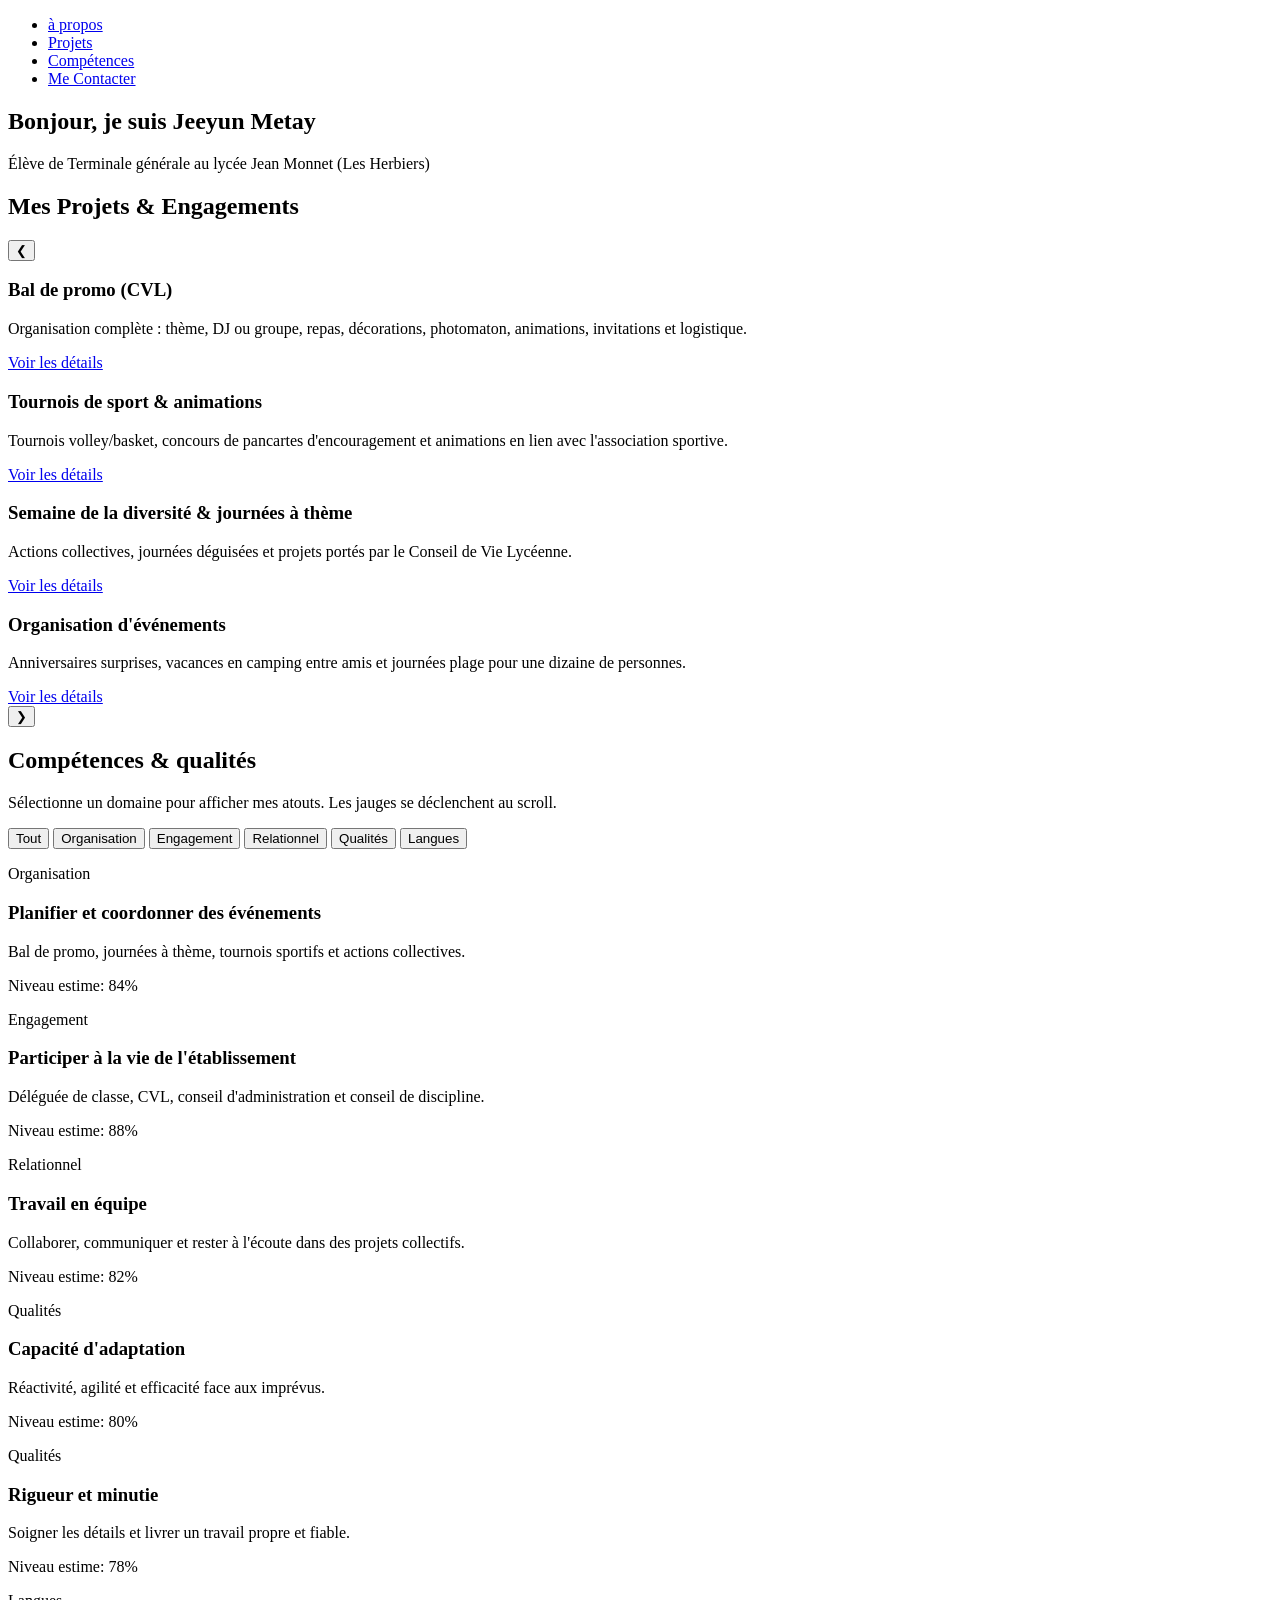
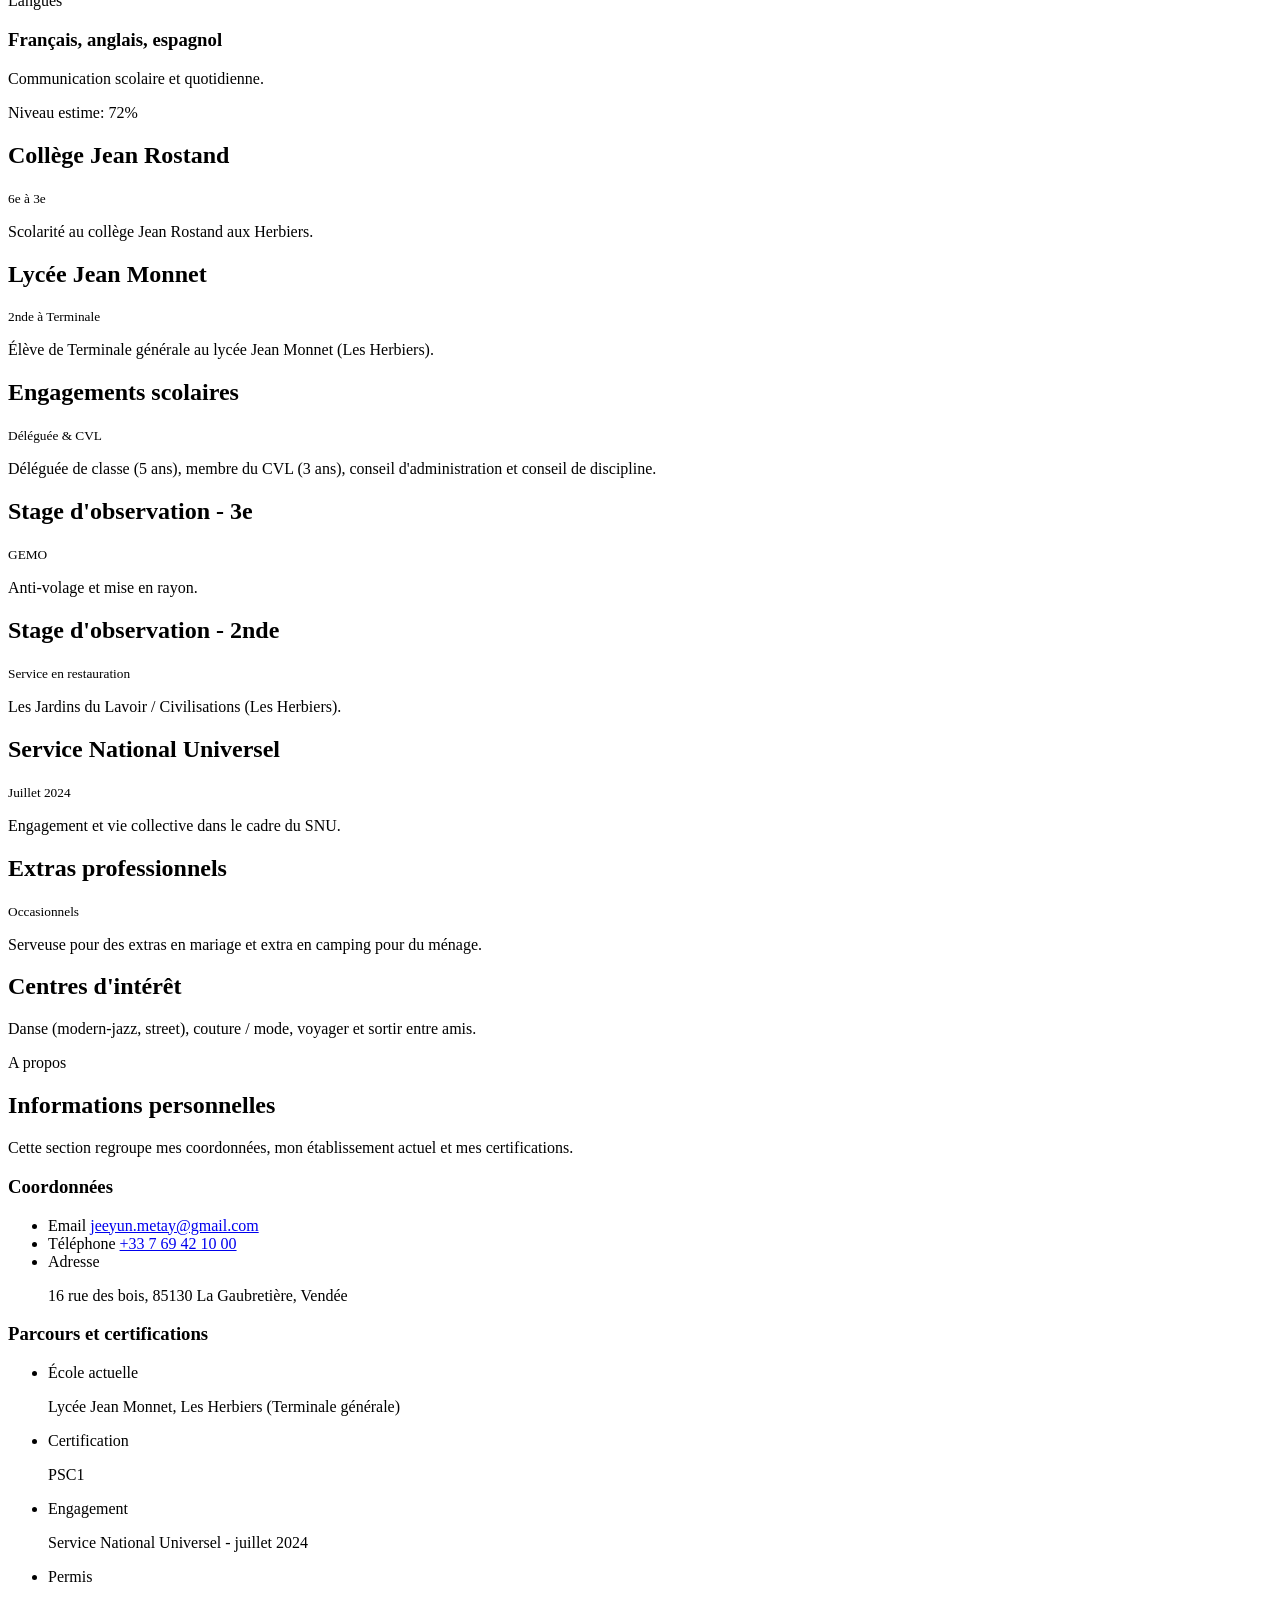
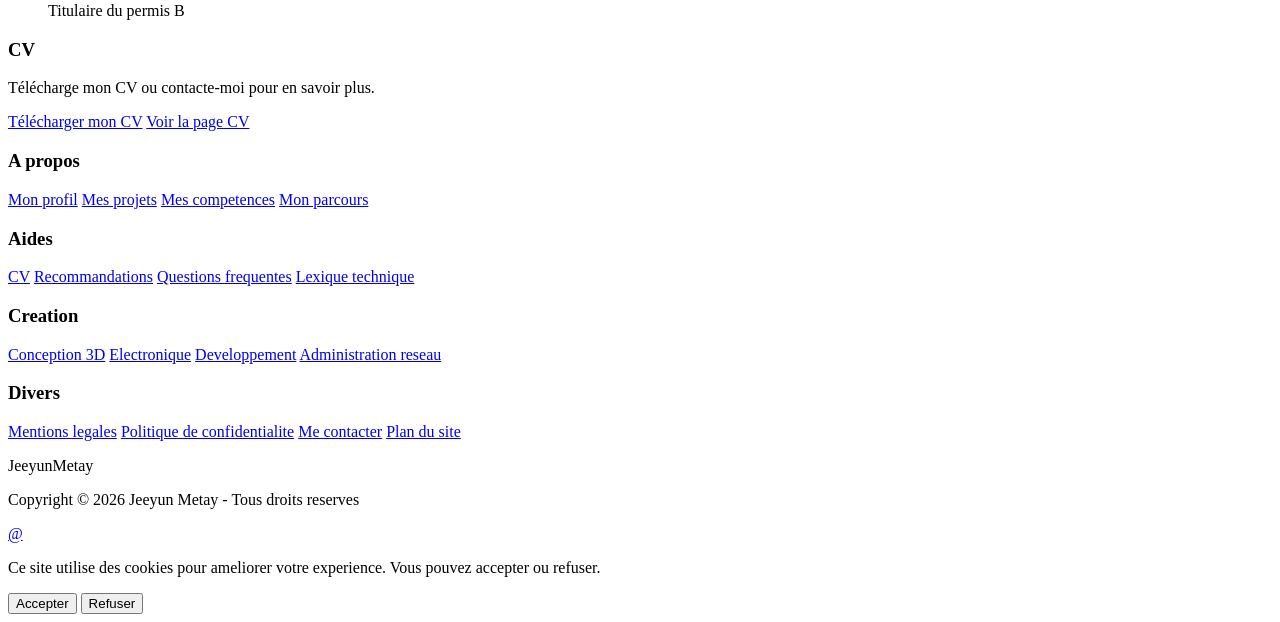
==== index.html @ 528d26b6 "Add files via upload" ====
<!DOCTYPE html>
<html lang="fr">
<head>
    <meta charset="UTF-8">
    <meta name="viewport" content="width=device-width, initial-scale=1.0">
    <title>Portfolio de Jeeyun METAY</title>
    <link rel="stylesheet" href="style.css">
</head>
<body>
    <header>
        <nav>
            <ul>
                <li><a href="#hero" class="nav-link">à propos</a></li>
                <li><a href="#projects" class="nav-link">Projets</a></li>
                <li><a href="#skills" class="nav-link">Compétences</a></li>
                <li><a href="contact.html" class="btn-contact">Me Contacter</a></li>
            </ul>
        </nav>
    </header>

    <section id="hero">
        <h1>Bonjour, je suis Jeeyun Metay</h1>
        <p>Élève de Terminale générale au lycée Jean Monnet (Les Herbiers)</p>
    </section>

    <section id="projects">
        <h2>Mes Projets &amp; Engagements</h2>

        <div class="slider-container">
            <button class="prev-btn" onclick="moveSlider(-1)">&#10094;</button>

            <div class="project-window">
                <div class="project-grid" id="slider">
                    <div class="project-card">
                        <div class="project-content">
                            <h3>Bal de promo (CVL)</h3>
                            <p>Organisation complète : thème, DJ ou groupe, repas, décorations, photomaton, animations, invitations et logistique.</p>
                            <a href="projet/simracing/simracing.html" class="btn-more">Voir les détails</a>
                        </div>
                    </div>

                    <div class="project-card">
                        <div class="project-content">
                            <h3>Tournois de sport &amp; animations</h3>
                            <p>Tournois volley/basket, concours de pancartes d'encouragement et animations en lien avec l'association sportive.</p>
                            <a href="#projects" class="btn-more">Voir les détails</a>
                        </div>
                    </div>
                    <div class="project-card">
                        <div class="project-content">
                            <h3>Semaine de la diversité &amp; journées à thème</h3>
                            <p>Actions collectives, journées déguisées et projets portés par le Conseil de Vie Lycéenne.</p>
                            <a href="#projects" class="btn-more">Voir les détails</a>
                        </div>
                    </div>
                    <div class="project-card">
                        <div class="project-content">
                            <h3>Organisation d'événements</h3>
                            <p>Anniversaires surprises, vacances en camping entre amis et journées plage pour une dizaine de personnes.</p>
                            <a href="#projects" class="btn-more">Voir les détails</a>
                        </div>
                    </div>
                </div>
            </div>

            <button class="next-btn" onclick="moveSlider(1)">&#10095;</button>
        </div>
    </section>

    <section id="skills" class="skills-section">
        <div class="skills-intro">
            <h2>Compétences &amp; qualités</h2>
            <p>Sélectionne un domaine pour afficher mes atouts. Les jauges se déclenchent au scroll.</p>
        </div>

        <div class="skills-filters" role="tablist" aria-label="Filtres de competences">
            <button class="skills-filter is-active" data-filter="all" type="button">Tout</button>
            <button class="skills-filter" data-filter="organisation" type="button">Organisation</button>
            <button class="skills-filter" data-filter="engagement" type="button">Engagement</button>
            <button class="skills-filter" data-filter="relationnel" type="button">Relationnel</button>
            <button class="skills-filter" data-filter="qualites" type="button">Qualités</button>
            <button class="skills-filter" data-filter="langues" type="button">Langues</button>
        </div>

        <div class="skills-grid">
            <article class="skill-card" data-domain="organisation" data-level="84">
                <p class="skill-domain">Organisation</p>
                <h3>Planifier et coordonner des événements</h3>
                <p class="skill-text">Bal de promo, journées à thème, tournois sportifs et actions collectives.</p>
                <div class="skill-bar"><span></span></div>
                <p class="skill-score">Niveau estime: 84%</p>
            </article>

            <article class="skill-card" data-domain="engagement" data-level="88">
                <p class="skill-domain">Engagement</p>
                <h3>Participer à la vie de l'établissement</h3>
                <p class="skill-text">Déléguée de classe, CVL, conseil d'administration et conseil de discipline.</p>
                <div class="skill-bar"><span></span></div>
                <p class="skill-score">Niveau estime: 88%</p>
            </article>

            <article class="skill-card" data-domain="relationnel" data-level="82">
                <p class="skill-domain">Relationnel</p>
                <h3>Travail en équipe</h3>
                <p class="skill-text">Collaborer, communiquer et rester à l'écoute dans des projets collectifs.</p>
                <div class="skill-bar"><span></span></div>
                <p class="skill-score">Niveau estime: 82%</p>
            </article>

            <article class="skill-card" data-domain="qualites" data-level="80">
                <p class="skill-domain">Qualités</p>
                <h3>Capacité d'adaptation</h3>
                <p class="skill-text">Réactivité, agilité et efficacité face aux imprévus.</p>
                <div class="skill-bar"><span></span></div>
                <p class="skill-score">Niveau estime: 80%</p>
            </article>

            <article class="skill-card" data-domain="qualites" data-level="78">
                <p class="skill-domain">Qualités</p>
                <h3>Rigueur et minutie</h3>
                <p class="skill-text">Soigner les détails et livrer un travail propre et fiable.</p>
                <div class="skill-bar"><span></span></div>
                <p class="skill-score">Niveau estime: 78%</p>
            </article>

            <article class="skill-card" data-domain="langues" data-level="72">
                <p class="skill-domain">Langues</p>
                <h3>Français, anglais, espagnol</h3>
                <p class="skill-text">Communication scolaire et quotidienne.</p>
                <div class="skill-bar"><span></span></div>
                <p class="skill-score">Niveau estime: 72%</p>
            </article>
        </div>
    </section>

    <div class="timeline" id="timeline">
        <div class="container left-container">
            <div class="texte-box" data-url="#">
                <h2>Collège Jean Rostand</h2>
                <small>6e à 3e</small>
                <p>Scolarité au collège Jean Rostand aux Herbiers.</p>
                <span></span>
            </div>
        </div>

        <div class="container right-container">
            <div class="texte-box" data-url="#">
                <h2>Lycée Jean Monnet</h2>
                <small>2nde à Terminale</small>
                <p>Élève de Terminale générale au lycée Jean Monnet (Les Herbiers).</p>
                <span></span>
            </div>
        </div>

        <div class="container left-container">
            <div class="texte-box" data-url="#">
                <h2>Engagements scolaires</h2>
                <small>Déléguée &amp; CVL</small>
                <p>Déléguée de classe (5 ans), membre du CVL (3 ans), conseil d'administration et conseil de discipline.</p>
                <span></span>
            </div>
        </div>

        <div class="container right-container">
            <div class="texte-box" data-url="#">
                <h2>Stage d'observation - 3e</h2>
                <small>GEMO</small>
                <p>Anti-volage et mise en rayon.</p>
                <span></span>
            </div>
        </div>

        <div class="container left-container">
            <div class="texte-box" data-url="#">
                <h2>Stage d'observation - 2nde</h2>
                <small>Service en restauration</small>
                <p>Les Jardins du Lavoir / Civilisations (Les Herbiers).</p>
                <span></span>
            </div>
        </div>

        <div class="container right-container">
            <div class="texte-box" data-url="#">
                <h2>Service National Universel</h2>
                <small>Juillet 2024</small>
                <p>Engagement et vie collective dans le cadre du SNU.</p>
                <span></span>
            </div>
        </div>

        <div class="container left-container">
            <div class="texte-box" data-url="#">
                <h2>Extras professionnels</h2>
                <small>Occasionnels</small>
                <p>Serveuse pour des extras en mariage et extra en camping pour du ménage.</p>
                <span></span>
            </div>
        </div>

        <div class="container future-container">
            <div class="future-box" data-url="#">
                <h2>Centres d'intérêt</h2>
                <p>Danse (modern-jazz, street), couture / mode, voyager et sortir entre amis.</p>
            </div>
        </div>
    </div>

    <section class="about-contact-section" id="about-contact">
        <div class="about-contact-inner">
            <p class="about-contact-tag">A propos</p>
            <h2>Informations personnelles</h2>
            <p class="about-contact-intro">
                Cette section regroupe mes coordonnées, mon établissement actuel et mes certifications.
            </p>

            <div class="about-contact-grid">
                <article class="about-card">
                    <h3>Coordonnées</h3>
                    <ul class="about-list">
                        <li>
                            <span>Email</span>
                            <a href="mailto:jeeyun.metay@gmail.com">jeeyun.metay@gmail.com</a>
                        </li>
                        <li>
                            <span>Téléphone</span>
                            <a href="tel:+33769421000">+33 7 69 42 10 00</a>
                        </li>
                        <li>
                            <span>Adresse</span>
                            <p>16 rue des bois, 85130 La Gaubretière, Vendée</p>
                        </li>
                    </ul>
                </article>

                <article class="about-card">
                    <h3>Parcours et certifications</h3>
                    <ul class="about-list">
                        <li>
                            <span>École actuelle</span>
                            <p>Lycée Jean Monnet, Les Herbiers (Terminale générale)</p>
                        </li>
                        <li>
                            <span>Certification</span>
                            <p>PSC1</p>
                        </li>
                        <li>
                            <span>Engagement</span>
                            <p>Service National Universel - juillet 2024</p>
                        </li>
                        <li>
                            <span>Permis</span>
                            <p>Titulaire du permis B</p>
                        </li>
                    </ul>
                </article>

                <article class="about-card about-card-actions">
                    <h3>CV</h3>
                    <p>
                        Télécharge mon CV ou contacte-moi pour en savoir plus.
                    </p>
                    <div class="about-actions">
                        <a href="projet/CV-Jeeyun%20METAY.pdf" class="about-btn" download>Télécharger mon CV</a>
                        <a href="projet/cv.html" class="about-btn about-btn-secondary">Voir la page CV</a>
                    </div>
                </article>
            </div>
        </div>
    </section>

    <footer class="site-footer" id="contact">
        <div class="footer-inner">
            <div class="footer-grid">
                <div class="footer-col">
                    <h3>A propos</h3>
                    <a href="#hero">Mon profil</a>
                    <a href="#projects">Mes projets</a>
                    <a href="#skills">Mes competences</a>
                    <a href="#timeline">Mon parcours</a>
                </div>

                <div class="footer-col">
                    <h3>Aides</h3>
                    <a href="projet/cv.html">CV</a>
                    <a href="#">Recommandations</a>
                    <a href="#">Questions frequentes</a>
                    <a href="#">Lexique technique</a>
                </div>

                <div class="footer-col">
                    <h3>Creation</h3>
                    <a href="#">Conception 3D</a>
                    <a href="#">Electronique</a>
                    <a href="#">Developpement</a>
                    <a href="#">Administration reseau</a>
                </div>

                <div class="footer-col">
                    <h3>Divers</h3>
                    <a href="#">Mentions legales</a>
                    <a href="#">Politique de confidentialite</a>
                    <a href="contact.html">Me contacter</a>
                    <a href="#">Plan du site</a>
                </div>
            </div>

            <div class="footer-brand-line">
                <p class="footer-brand">Jeeyun<span>Metay</span></p>
                <p class="footer-copy">Copyright © 2026 Jeeyun Metay - Tous droits reserves</p>
            </div>

            <div class="footer-socials" aria-label="Reseaux sociaux">
                <a href="mailto:jeeyun.metay@gmail.com" aria-label="Email">@</a>
            </div>
        </div>
    </footer>

    <aside class="cookie-banner" id="cookieBanner" role="dialog" aria-live="polite" aria-label="Consentement cookies">
        <p>
            Ce site utilise des cookies pour ameliorer votre experience. Vous pouvez accepter ou refuser.
        </p>
        <div class="cookie-actions">
            <button type="button" class="cookie-btn cookie-btn-accept" id="cookieAcceptBtn">Accepter</button>
            <button type="button" class="cookie-btn cookie-btn-refuse" id="cookieRefuseBtn">Refuser</button>
        </div>
    </aside>

    <script src="main.js"></script>
</body>
</html>
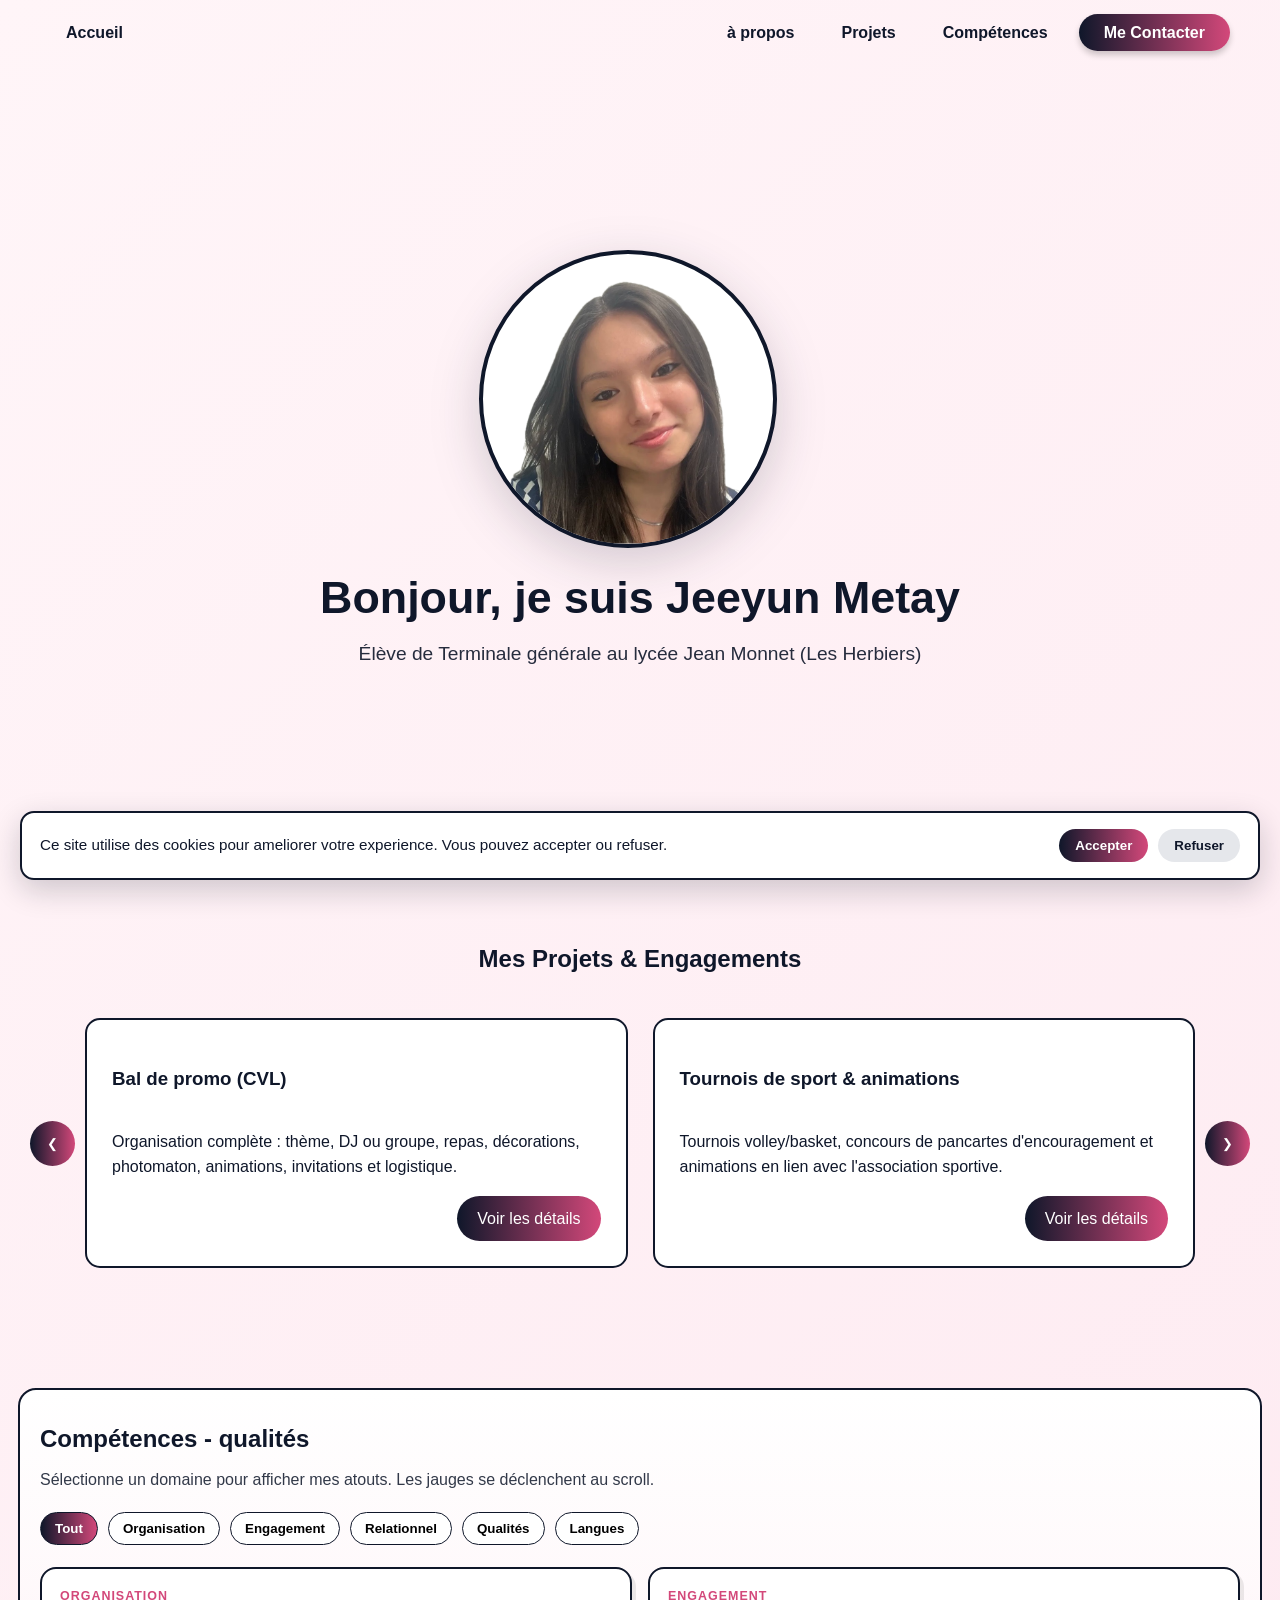
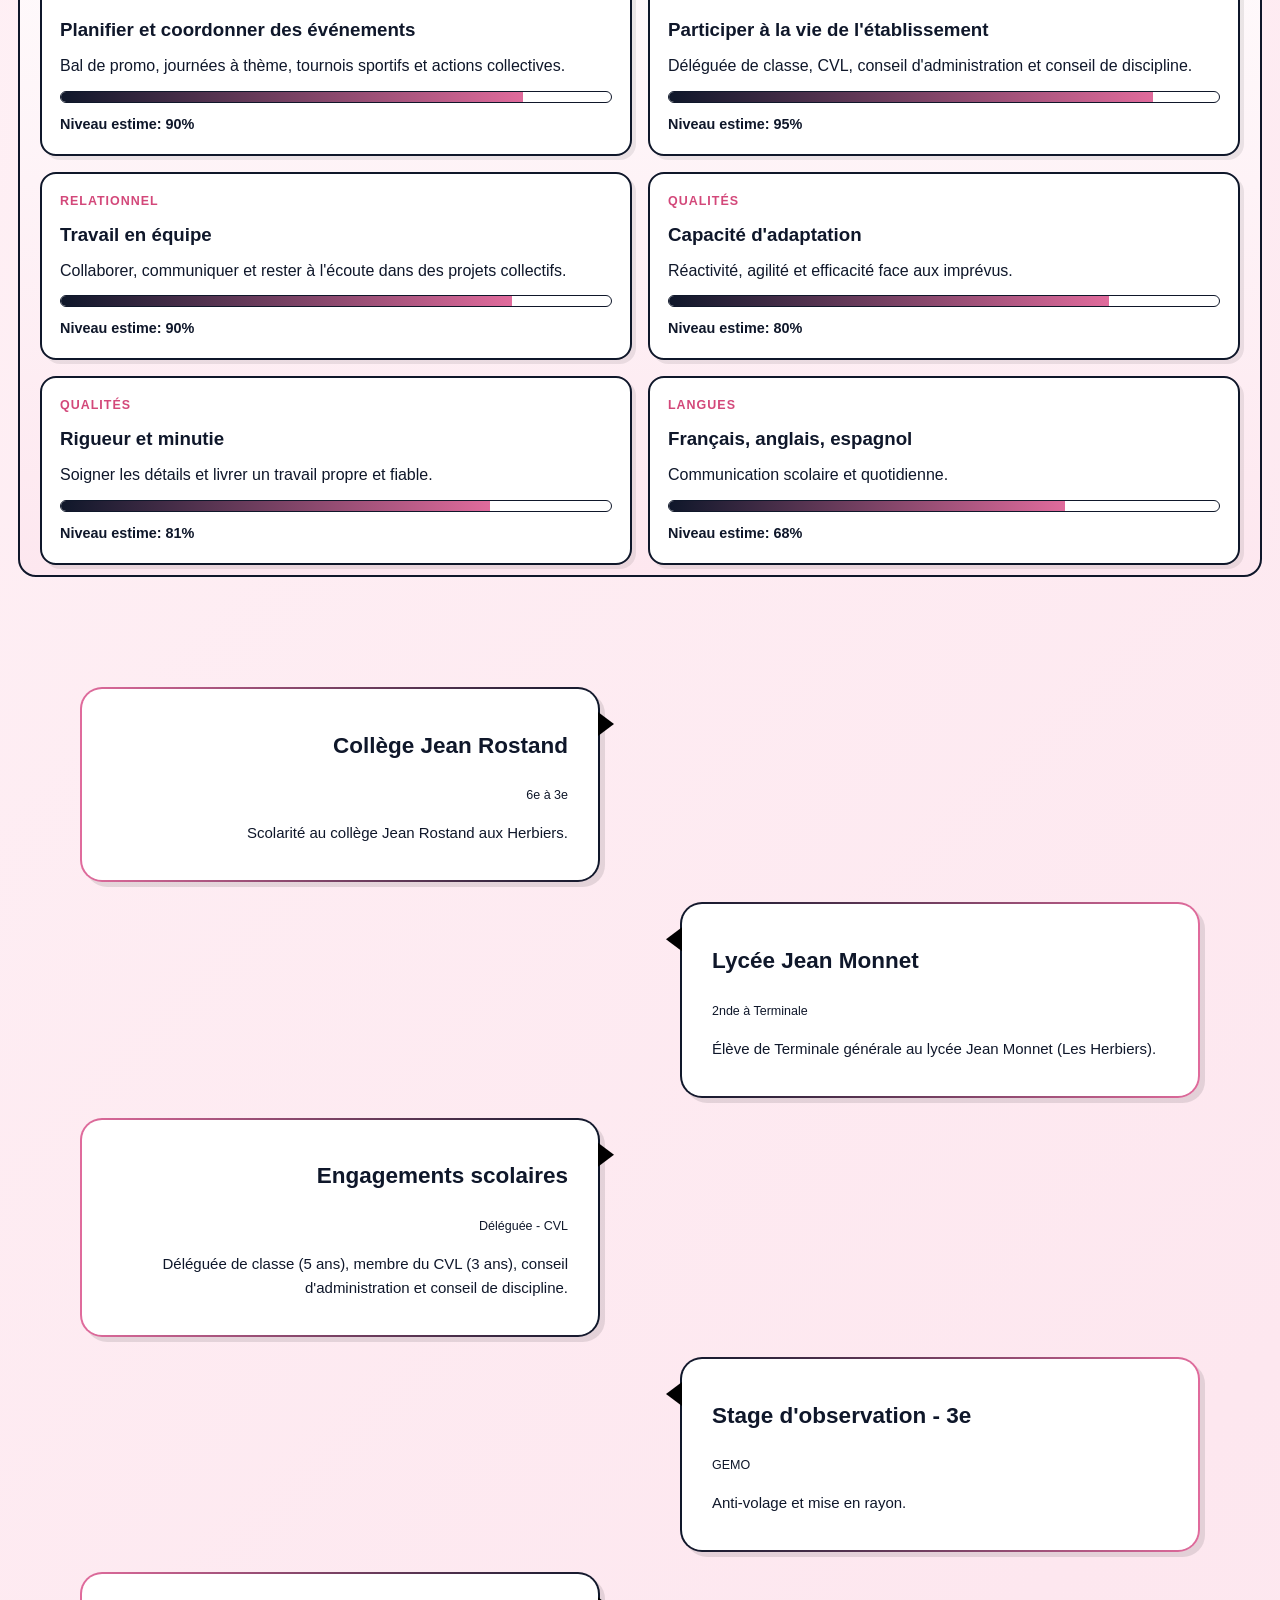
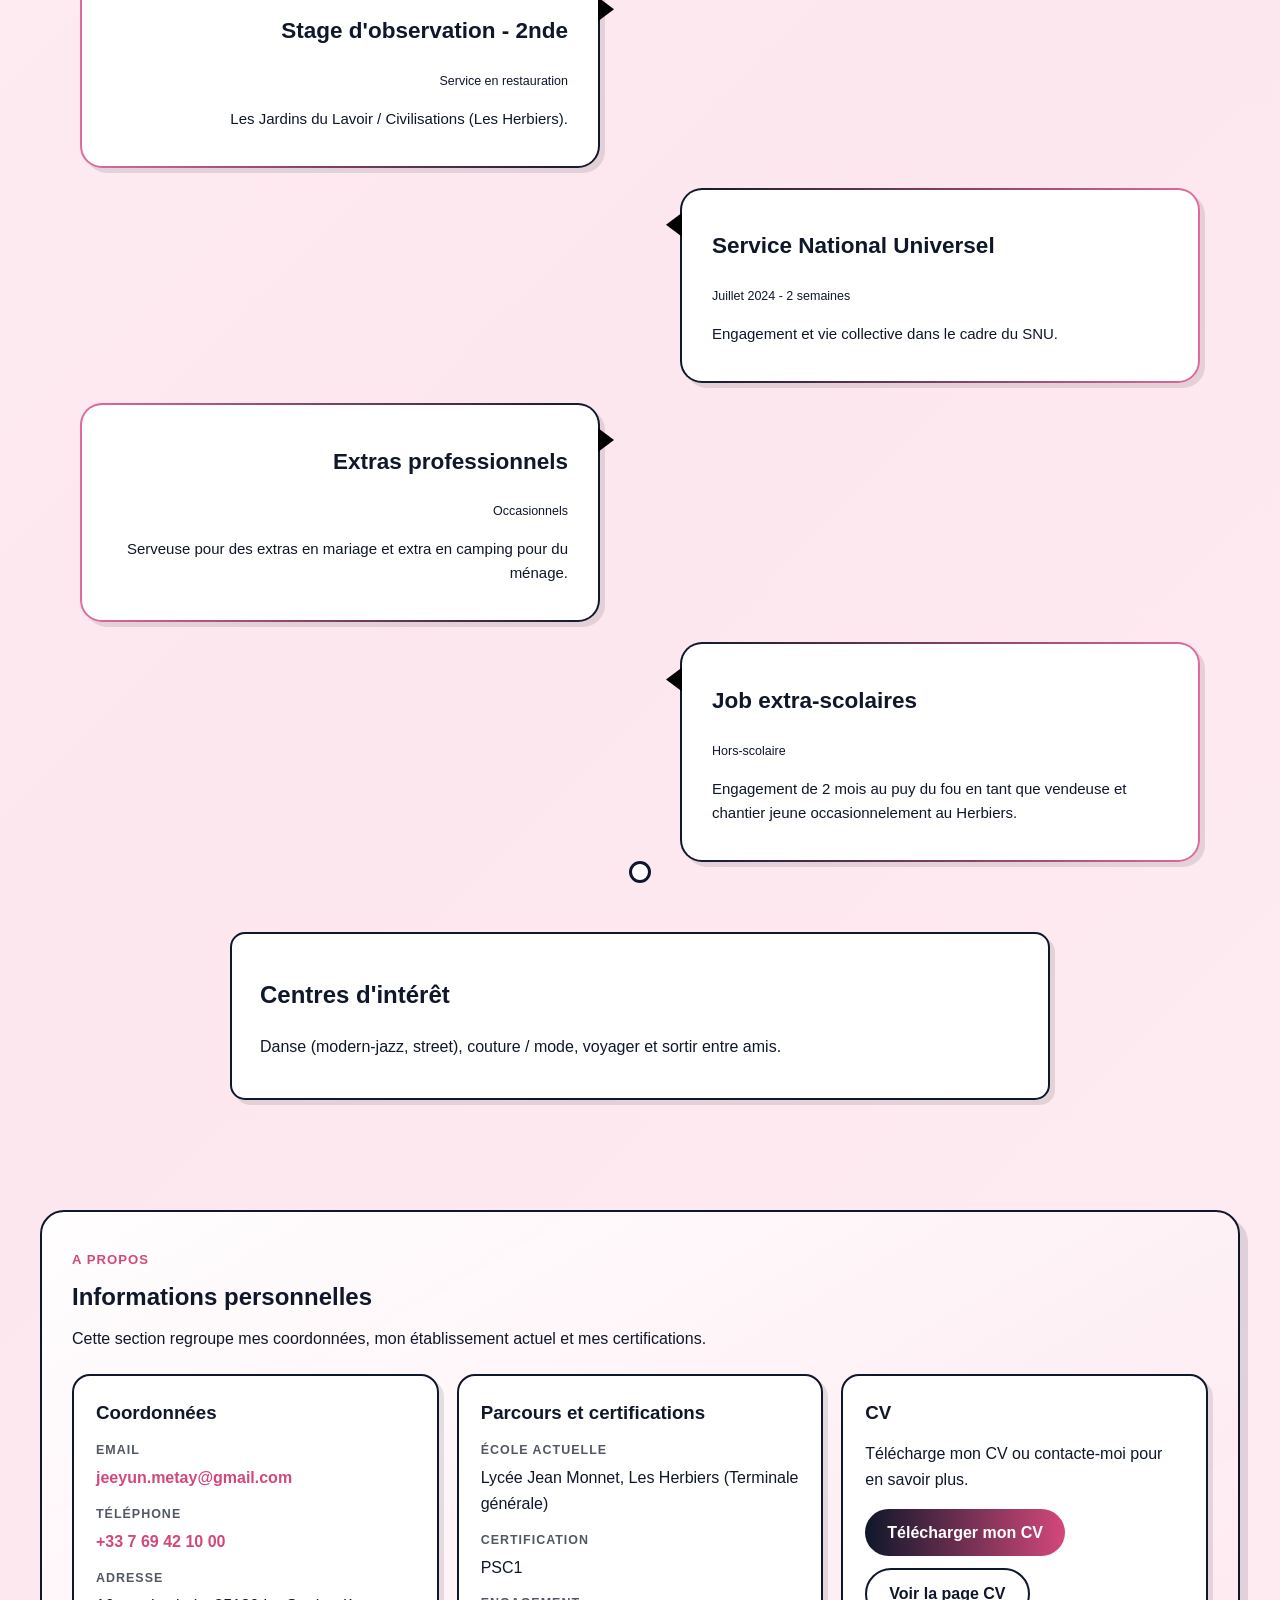
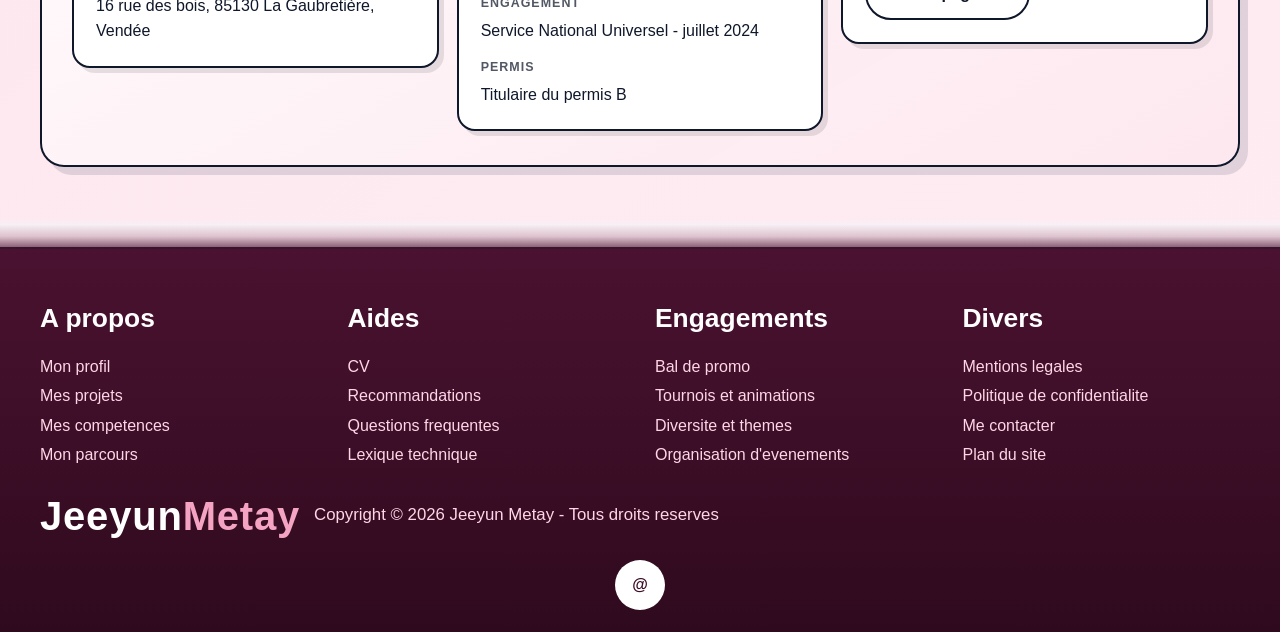
==== commit 8d591539: "Add files via upload" ====
--- a/index.html
+++ b/index.html
@@ -6,10 +6,11 @@
     <title>Portfolio de Jeeyun METAY</title>
     <link rel="stylesheet" href="style.css">
 </head>
-<body>
+<body id="top">
     <header>
         <nav>
             <ul>
+                <li class="nav-home-item"><a href="#top" class="nav-link">Accueil</a></li>
                 <li><a href="#hero" class="nav-link">à propos</a></li>
                 <li><a href="#projects" class="nav-link">Projets</a></li>
                 <li><a href="#skills" class="nav-link">Compétences</a></li>
@@ -19,6 +20,7 @@
     </header>
 
     <section id="hero">
+        <img src="image/jeeyun-portrait.png" alt="Portrait de Jeeyun Metay" class="hero-portrait">
         <h1>Bonjour, je suis Jeeyun Metay</h1>
         <p>Élève de Terminale générale au lycée Jean Monnet (Les Herbiers)</p>
     </section>
@@ -35,7 +37,7 @@
                         <div class="project-content">
                             <h3>Bal de promo (CVL)</h3>
                             <p>Organisation complète : thème, DJ ou groupe, repas, décorations, photomaton, animations, invitations et logistique.</p>
-                            <a href="projet/simracing/simracing.html" class="btn-more">Voir les détails</a>
+                            <a href="projet/projets/baldepromo.html" class="btn-more">Voir les détails</a>
                         </div>
                     </div>
 
@@ -43,21 +45,21 @@
                         <div class="project-content">
                             <h3>Tournois de sport &amp; animations</h3>
                             <p>Tournois volley/basket, concours de pancartes d'encouragement et animations en lien avec l'association sportive.</p>
-                            <a href="#projects" class="btn-more">Voir les détails</a>
+                            <a href="projet/projets/tournois-animations.html" class="btn-more">Voir les détails</a>
                         </div>
                     </div>
                     <div class="project-card">
                         <div class="project-content">
                             <h3>Semaine de la diversité &amp; journées à thème</h3>
                             <p>Actions collectives, journées déguisées et projets portés par le Conseil de Vie Lycéenne.</p>
-                            <a href="#projects" class="btn-more">Voir les détails</a>
+                            <a href="projet/projets/diversite-theme.html" class="btn-more">Voir les détails</a>
                         </div>
                     </div>
                     <div class="project-card">
                         <div class="project-content">
                             <h3>Organisation d'événements</h3>
                             <p>Anniversaires surprises, vacances en camping entre amis et journées plage pour une dizaine de personnes.</p>
-                            <a href="#projects" class="btn-more">Voir les détails</a>
+                            <a href="projet/projets/organisation-evenements.html" class="btn-more">Voir les détails</a>
                         </div>
                     </div>
                 </div>
@@ -69,7 +71,7 @@
 
     <section id="skills" class="skills-section">
         <div class="skills-intro">
-            <h2>Compétences &amp; qualités</h2>
+            <h2>Compétences - qualités</h2>
             <p>Sélectionne un domaine pour afficher mes atouts. Les jauges se déclenchent au scroll.</p>
         </div>
 
@@ -88,7 +90,7 @@
                 <h3>Planifier et coordonner des événements</h3>
                 <p class="skill-text">Bal de promo, journées à thème, tournois sportifs et actions collectives.</p>
                 <div class="skill-bar"><span></span></div>
-                <p class="skill-score">Niveau estime: 84%</p>
+                <p class="skill-score">Niveau estime: 90%</p>
             </article>
 
             <article class="skill-card" data-domain="engagement" data-level="88">
@@ -96,7 +98,7 @@
                 <h3>Participer à la vie de l'établissement</h3>
                 <p class="skill-text">Déléguée de classe, CVL, conseil d'administration et conseil de discipline.</p>
                 <div class="skill-bar"><span></span></div>
-                <p class="skill-score">Niveau estime: 88%</p>
+                <p class="skill-score">Niveau estime: 95%</p>
             </article>
 
             <article class="skill-card" data-domain="relationnel" data-level="82">
@@ -104,7 +106,7 @@
                 <h3>Travail en équipe</h3>
                 <p class="skill-text">Collaborer, communiquer et rester à l'écoute dans des projets collectifs.</p>
                 <div class="skill-bar"><span></span></div>
-                <p class="skill-score">Niveau estime: 82%</p>
+                <p class="skill-score">Niveau estime: 90%</p>
             </article>
 
             <article class="skill-card" data-domain="qualites" data-level="80">
@@ -120,7 +122,7 @@
                 <h3>Rigueur et minutie</h3>
                 <p class="skill-text">Soigner les détails et livrer un travail propre et fiable.</p>
                 <div class="skill-bar"><span></span></div>
-                <p class="skill-score">Niveau estime: 78%</p>
+                <p class="skill-score">Niveau estime: 81%</p>
             </article>
 
             <article class="skill-card" data-domain="langues" data-level="72">
@@ -128,7 +130,7 @@
                 <h3>Français, anglais, espagnol</h3>
                 <p class="skill-text">Communication scolaire et quotidienne.</p>
                 <div class="skill-bar"><span></span></div>
-                <p class="skill-score">Niveau estime: 72%</p>
+                <p class="skill-score">Niveau estime: 68%</p>
             </article>
         </div>
     </section>
@@ -155,7 +157,7 @@
         <div class="container left-container">
             <div class="texte-box" data-url="#">
                 <h2>Engagements scolaires</h2>
-                <small>Déléguée &amp; CVL</small>
+                <small>Déléguée - CVL</small>
                 <p>Déléguée de classe (5 ans), membre du CVL (3 ans), conseil d'administration et conseil de discipline.</p>
                 <span></span>
             </div>
@@ -182,7 +184,7 @@
         <div class="container right-container">
             <div class="texte-box" data-url="#">
                 <h2>Service National Universel</h2>
-                <small>Juillet 2024</small>
+                <small>Juillet 2024 - 2 semaines</small>
                 <p>Engagement et vie collective dans le cadre du SNU.</p>
                 <span></span>
             </div>
@@ -193,6 +195,15 @@
                 <h2>Extras professionnels</h2>
                 <small>Occasionnels</small>
                 <p>Serveuse pour des extras en mariage et extra en camping pour du ménage.</p>
+                <span></span>
+            </div>
+        </div>
+
+              <div class="container right-container">
+            <div class="texte-box" data-url="#">
+                <h2>Job extra-scolaires</h2>
+                <small>Hors-scolaire</small>
+                <p>Engagement de 2 mois au puy du fou en tant que vendeuse et chantier jeune occasionnelement au Herbiers.</p>
                 <span></span>
             </div>
         </div>
@@ -288,11 +299,11 @@
                 </div>
 
                 <div class="footer-col">
-                    <h3>Creation</h3>
-                    <a href="#">Conception 3D</a>
-                    <a href="#">Electronique</a>
-                    <a href="#">Developpement</a>
-                    <a href="#">Administration reseau</a>
+                    <h3>Engagements</h3>
+                    <a href="projet/projets/baldepromo.html">Bal de promo</a>
+                    <a href="projet/projets/tournois-animations.html">Tournois et animations</a>
+                    <a href="projet/projets/diversite-theme.html">Diversite et themes</a>
+                    <a href="projet/projets/organisation-evenements.html">Organisation d'evenements</a>
                 </div>
 
                 <div class="footer-col">
--- a/style.css
+++ b/style.css
@@ -0,0 +1,1204 @@
+﻿/* --- THEME --- */
+:root {
+    --c-bg: #f1f5f9;
+    --c-surface: #ffffff;
+    --c-ink: #0f172a;
+    --c-accent: #d3487a;
+    --c-accent-2: #e06b9c;
+    --c-border: #0f172a;
+}
+
+/* --- GLOBAL --- */
+html {
+    scroll-behavior: smooth;
+}
+
+body {
+    font-family: 'Segoe UI', sans-serif;
+    line-height: 1.6;
+    margin: 0;
+    color: var(--c-ink);
+    background: linear-gradient(135deg, #fff5f8 0%, #fde7ef 35%, #fff0f5 70%, #fff7fb 100%);
+    background-size: 180% 180%;
+    animation: pageGradientShift 14s ease-in-out infinite;
+}
+
+@keyframes pageGradientShift {
+    0% { background-position: 0% 50%; }
+    50% { background-position: 100% 50%; }
+    100% { background-position: 0% 50%; }
+}
+
+/* --- HEADER & NAV --- */
+header {
+    position: absolute; /* SuperposÃ© sur PC */
+    top: 0;
+    left: 0;
+    width: 100%;
+    z-index: 100;
+    background: transparent;
+}
+
+nav ul {
+    display: flex;
+    justify-content: flex-end;
+    align-items: center;
+    list-style: none;
+    padding: 20px 50px;
+    margin: 0;
+    gap: 15px;
+}
+
+.nav-home-item {
+    margin-right: auto;
+}
+
+.nav-link {
+    text-decoration: none;
+    color: var(--c-ink);
+    font-weight: bold;
+    padding: 8px 15px;
+    border: 1px solid transparent;
+    border-radius: 8px;
+    transition: 0.3s;
+}
+
+.nav-link:hover {
+    border: 1px solid var(--c-accent);
+    color: var(--c-accent);
+}
+
+.btn-contact {
+    text-decoration: none;
+    background: linear-gradient(90deg, var(--c-ink) 0%, var(--c-accent) 100%);
+    color: var(--c-surface);
+    padding: 10px 25px;
+    border-radius: 25px;
+    font-weight: bold;
+    box-shadow: 0 4px 6px rgba(0,0,0,0.2);
+    transition: 0.3s;
+}
+
+.btn-contact:hover {
+    filter: brightness(1.06);
+}
+
+/* --- SECTION HERO --- */
+#hero {
+    min-height: 80vh;
+    display: flex;
+    flex-direction: column;
+    justify-content: center;
+    align-items: center;
+    text-align: center;
+    background-size: cover;
+    background-position: center;
+    color: var(--c-ink);
+    padding: 100px 20px 40px; /* Padding haut pour laisser de la place au menu */
+}
+
+.hero-portrait {
+    width: min(290px, 72vw);
+    aspect-ratio: 1 / 1;
+    object-fit: cover;
+    object-position: 50% 16%;
+    border-radius: 50%;
+    border: 4px solid var(--c-border);
+    background: #fff;
+    margin-bottom: 14px;
+    transform: translateX(-12px);
+    filter: drop-shadow(0 14px 24px rgba(15, 23, 42, 0.18));
+}
+
+.profile-pic {
+    width: 160px;
+    height: 160px;
+    border-radius: 50%;
+    object-fit: cover;
+    border: 4px solid var(--c-border);
+    margin-bottom: 15px;
+}
+
+#hero h1 { margin: 0; font-size: 2.8rem; }
+#hero p { margin: 5px 0 0; font-size: 1.2rem; opacity: 0.9; }
+
+/* --- PROJETS --- */
+#projects { padding: 60px 20px; background: transparent; text-align: center; }
+
+.slider-container {
+    display: flex;
+    align-items: center;
+    justify-content: center;
+    max-width: 1250px;
+    margin: 0 auto;
+}
+
+.project-window { width: 100%; overflow: hidden; padding: 20px 0; }
+
+.project-grid {
+    display: flex;
+    gap: 25px;
+    transition: transform 0.5s ease-out;
+}
+
+.project-card {
+    flex: 0 0 calc((100% - 25px) / 2);
+    min-width: calc((100% - 25px) / 2);
+    background: var(--c-surface);
+    border: 2px solid var(--c-border);
+    border-radius: 15px;
+    text-align: left;
+    box-sizing: border-box;
+    display: flex;
+}
+
+.project-content {
+    padding: 25px;
+    display: flex;
+    flex-direction: column;
+    flex: 1;
+}
+.btn-more {
+    align-self: flex-end;
+    background: linear-gradient(90deg, var(--c-ink) 0%, var(--c-accent) 100%);
+    color: var(--c-surface);
+    padding: 10px 20px;
+    border-radius: 25px;
+    text-decoration: none;
+    margin-top: auto;
+}
+
+.prev-btn, .next-btn {
+    background: linear-gradient(90deg, var(--c-ink) 0%, var(--c-accent) 100%); color: var(--c-surface); border: none;
+    width: 45px; height: 45px; border-radius: 50%;
+    cursor: pointer; flex-shrink: 0; margin: 0 10px;
+}
+
+/* --- COMPETENCES INTERACTIVES --- */
+.skills-section {
+    max-width: 1200px;
+    margin: 40px auto 90px;
+    padding: 30px 20px 10px;
+    background: linear-gradient(180deg, #ffffff 0%, #fde7ef 100%);
+    border: 2px solid var(--c-border);
+    border-radius: 18px;
+}
+
+.skills-intro h2 {
+    margin: 0 0 8px;
+}
+
+.skills-intro p {
+    margin: 0 0 20px;
+    opacity: 0.85;
+}
+
+.skills-filters {
+    display: flex;
+    gap: 10px;
+    flex-wrap: wrap;
+    margin-bottom: 22px;
+}
+
+.skills-filter {
+    border: 1px solid var(--c-border);
+    background: var(--c-surface);
+    border-radius: 999px;
+    padding: 8px 14px;
+    font-weight: 600;
+    cursor: pointer;
+    transition: transform 0.2s ease, background 0.2s ease, color 0.2s ease;
+}
+
+.skills-filter:hover {
+    transform: translateY(-2px);
+}
+
+.skills-filter.is-active {
+    background: linear-gradient(90deg, var(--c-ink) 0%, var(--c-accent) 100%);
+    color: var(--c-surface);
+}
+
+.skills-grid {
+    display: grid;
+    grid-template-columns: repeat(2, minmax(0, 1fr));
+    gap: 16px;
+}
+
+.skill-card {
+    background: var(--c-surface);
+    border: 2px solid var(--c-border);
+    border-radius: 16px;
+    padding: 18px;
+    box-shadow: 4px 4px 0 rgba(0, 0, 0, 0.08);
+    opacity: 0;
+    transform: translateY(20px);
+    transition: transform 0.35s ease, opacity 0.35s ease, filter 0.25s ease;
+}
+
+.skill-card.is-visible {
+    opacity: 1;
+    transform: translateY(0);
+}
+
+.skill-card.is-hidden {
+    display: none;
+}
+
+.skill-card h3 {
+    margin: 0 0 8px;
+}
+
+.skill-domain {
+    margin: 0 0 8px;
+    font-size: 0.78rem;
+    letter-spacing: 0.08em;
+    text-transform: uppercase;
+    font-weight: 700;
+    color: var(--c-accent);
+}
+
+.skill-text {
+    margin: 0 0 12px;
+}
+
+.skill-bar {
+    height: 10px;
+    border: 1px solid var(--c-border);
+    border-radius: 999px;
+    background: var(--c-surface);
+    overflow: hidden;
+}
+
+.skill-bar span {
+    display: block;
+    height: 100%;
+    width: 0;
+    background: linear-gradient(90deg, #0f172a 0%, #e06b9c 100%);
+    transition: width 0.9s ease;
+}
+
+.skill-card.is-visible .skill-bar span {
+    width: var(--skill-level, 0%);
+}
+
+.skill-score {
+    margin: 10px 0 0;
+    font-size: 0.9rem;
+    font-weight: 600;
+}
+
+/* ==========================================
+   LE CORRECTIF MOBILE UNIQUE
+   ========================================== */
+@media (max-width: 768px) {
+    header {
+        position: relative; /* Le menu ne flotte plus au dessus, il prend sa place */
+        background: #222;    /* On lui met un vrai fond pour qu'il soit propre */
+    }
+
+    nav ul {
+        flex-direction: column;
+        padding: 15px;
+        gap: 10px;
+        justify-content: center;
+    }
+
+    .nav-home-item {
+        margin-right: 0;
+        align-self: flex-start;
+    }
+
+    .nav-link {
+        color: var(--c-surface);
+        padding: 5px;
+    }
+
+    #hero {
+        min-height: 60vh;
+        padding-top: 40px; /* Plus besoin de gros padding car le menu est au-dessus */
+    }
+
+    #hero h1 { font-size: 1.8rem; }
+
+    .project-card {
+        flex: 0 0 calc((100% - 25px) / 2);
+        min-width: calc((100% - 25px) / 2);
+    }
+
+    .skills-grid {
+        grid-template-columns: 1fr;
+    }
+}
+
+body{
+    background-color: transparent;
+}
+/* --- SECTION TIMELINE --- */
+.timeline {
+    position: relative;
+    max-width: 1200px;
+    margin: 100px auto;
+    --timeline-anchor-y: 35px; /* axe vertical commun: centre logo / pointe flèche */
+    --line-height: 0px;
+}
+
+/* La ligne verticale centrale */
+.timeline::after {
+    content: '';
+    position: absolute;
+    width: 8px;
+    height: var(--line-height);
+    background: linear-gradient(180deg, var(--c-accent-2) 0%, var(--c-ink) 100%);
+    border-radius: 999px 999px 0 0;
+    top: 0;
+    left: 50%;
+    margin-left: -4px;
+    z-index: 1;
+    transition: height 0.08s linear;
+}
+
+.container {
+    padding: 10px 40px;
+    position: relative;
+    width: 50%;
+    box-sizing: border-box;
+    z-index: 2;
+    opacity: 0;
+    transform: translateY(24px);
+    transition: opacity 0.45s ease, transform 0.45s ease;
+}
+
+.container.is-visible {
+    opacity: 1;
+    transform: translateY(0);
+}
+
+.future-container {
+    width: 100%;
+    left: 0;
+    text-align: center;
+    padding-top: 60px;
+}
+
+/* Point de butee final sur la ligne */
+.future-container::before {
+    content: '';
+    position: absolute;
+    left: 50%;
+    top: 0;
+    width: 16px;
+    height: 16px;
+    border: 3px solid var(--c-border);
+    border-radius: 50%;
+    background: var(--c-surface);
+    transform: translate(-50%, -50%);
+    z-index: 3;
+}
+
+.future-box {
+    display: inline-block;
+    width: min(760px, 92%);
+    text-align: left;
+    background: var(--c-surface);
+    border: 2px solid var(--c-border);
+    border-radius: 15px;
+    padding: 22px 28px;
+    box-shadow: 5px 5px 0 rgba(0, 0, 0, 0.1);
+}
+
+.timeline .texte-box,
+.timeline .future-box {
+    cursor: pointer;
+    transition: background-color 0.25s ease, border-color 0.25s ease, transform 0.25s ease, box-shadow 0.25s ease;
+}
+
+.timeline .texte-box:hover,
+.timeline .future-box:hover {
+    background-color: #fde7ef;
+    border-color: var(--c-accent);
+    transform: translateY(-2px);
+    box-shadow: 7px 7px 0 rgba(211, 72, 122, 0.14);
+}
+
+.left-container {
+    left: 0;
+    text-align: right;
+}
+
+.right-container {
+    left: 50%;
+    text-align: left;
+}
+
+/* Blocs timeline */
+.texte-box {
+    padding: 20px 30px;
+    background: var(--c-surface);
+    border: 2px solid transparent;
+    border-radius: 22px;
+    position: relative;
+    font-size: 15px;
+    box-shadow: 5px 5px 0 rgba(0, 0, 0, 0.1);
+}
+
+.left-container .texte-box {
+    background:
+        linear-gradient(var(--c-surface), var(--c-surface)) padding-box,
+        linear-gradient(90deg, var(--c-accent-2) 0%, var(--c-ink) 100%) border-box;
+}
+
+.right-container .texte-box {
+    background:
+        linear-gradient(var(--c-surface), var(--c-surface)) padding-box,
+        linear-gradient(270deg, var(--c-accent-2) 0%, var(--c-ink) 100%) border-box;
+}
+
+/* Flèches */
+.texte-box span {
+    width: 16px;
+    height: 24px;
+    position: absolute;
+    top: calc(var(--timeline-anchor-y) - 12px);
+}
+
+.left-container .texte-box span {
+    right: -16px;
+    background: #000;
+    clip-path: polygon(0 0, 100% 50%, 0 100%);
+}
+
+.right-container .texte-box span {
+    left: -16px;
+    background: #000;
+    clip-path: polygon(100% 0, 0 50%, 100% 100%);
+}
+
+/* --- RESPONSIVE MOBILE --- */
+@media (max-width: 768px) {
+    .timeline::after {
+        left: 31px;
+    }
+
+    .container {
+        width: 100%;
+        left: 0;
+        padding-left: 70px;
+        padding-right: 25px;
+        text-align: left;
+    }
+
+    .future-container {
+        padding-left: 25px;
+        padding-right: 25px;
+        padding-top: 55px;
+    }
+
+    .future-container::before {
+        left: 31px;
+    }
+
+    .future-box {
+        width: 100%;
+    }
+
+
+    .left-container .texte-box span,
+    .right-container .texte-box span {
+        left: -16px;
+        right: auto;
+        background: #000;
+        clip-path: polygon(100% 0, 0 50%, 100% 100%);
+    }
+
+    .texte-box h2 {
+        font-weight: 600;
+    }
+
+    .texte-box small {
+        display: inline-block;
+        margin-bottom: 15px;
+    }
+}
+
+@media screen and (max-width: 600px){
+
+        .timeline{
+            margin: 50px auto;
+        }
+        .timeline::after{
+            left: 31px; 
+        }
+        .container{
+            width: 100%;
+            padding-left: 80px;
+            padding-right: 25px;
+        }
+
+        .future-container{
+            padding-left: 20px;
+            padding-right: 20px;
+        }
+        .texte-box{
+            font-size: 13px;
+        }
+        .texte-box small{
+            margin-bottom: 10px;
+        }
+        .right-container{
+            left: 0;
+        }
+
+        .left-container .texte-box span,
+        .right-container .texte-box span{
+            left: -16px;
+        }
+}
+
+/* --- SECTION INFOS / DOCUMENTS --- */
+.about-contact-section {
+    max-width: 1200px;
+    margin: 20px auto 10px;
+    padding: 0 20px;
+}
+
+.about-contact-inner {
+    padding: 34px 30px;
+    border: 2px solid var(--c-border);
+    border-radius: 24px;
+    background: linear-gradient(150deg, rgba(255, 255, 255, 0.95) 0%, rgba(253, 231, 239, 0.94) 100%);
+    box-shadow: 8px 8px 0 rgba(15, 23, 42, 0.12);
+}
+
+.about-contact-tag {
+    margin: 0 0 8px;
+    display: inline-block;
+    font-size: 0.82rem;
+    font-weight: 700;
+    letter-spacing: 0.08em;
+    text-transform: uppercase;
+    color: var(--c-accent);
+}
+
+.about-contact-inner h2 {
+    margin: 0;
+}
+
+.about-contact-intro {
+    margin: 10px 0 0;
+    max-width: 820px;
+}
+
+.about-contact-grid {
+    margin-top: 22px;
+    display: grid;
+    grid-template-columns: repeat(3, minmax(0, 1fr));
+    gap: 18px;
+    align-items: start;
+}
+
+.about-card {
+    background: var(--c-surface);
+    border: 2px solid var(--c-border);
+    border-radius: 18px;
+    padding: 22px;
+    box-shadow: 5px 5px 0 rgba(0, 0, 0, 0.1);
+}
+
+.about-card h3 {
+    margin: 0 0 14px;
+}
+
+.about-card p {
+    margin: 0;
+}
+
+.about-list {
+    list-style: none;
+    margin: 0;
+    padding: 0;
+    display: grid;
+    gap: 14px;
+}
+
+.about-list li {
+    display: grid;
+    gap: 4px;
+}
+
+.about-list span {
+    font-size: 0.78rem;
+    font-weight: 700;
+    letter-spacing: 0.08em;
+    text-transform: uppercase;
+    opacity: 0.72;
+}
+
+.about-list a {
+    width: fit-content;
+    text-decoration: none;
+    font-weight: 700;
+    color: var(--c-accent);
+}
+
+.about-list a:hover {
+    text-decoration: underline;
+}
+
+.about-actions {
+    margin-top: 16px;
+    display: grid;
+    gap: 12px;
+}
+
+.about-btn {
+    display: inline-flex;
+    align-items: center;
+    justify-content: center;
+    width: fit-content;
+    text-decoration: none;
+    font-weight: 800;
+    border-radius: 999px;
+    padding: 11px 22px;
+    color: #ffffff;
+    background: linear-gradient(90deg, var(--c-ink) 0%, var(--c-accent) 100%);
+    border: none;
+    background-origin: border-box;
+    overflow: hidden;
+    transition: transform 0.2s ease, filter 0.2s ease;
+}
+
+.about-btn:hover {
+    transform: translateY(-1px);
+    filter: brightness(1.05);
+}
+
+.about-btn-secondary {
+    color: var(--c-ink);
+    border: 2px solid var(--c-border);
+    background: #ffffff;
+}
+
+@media (max-width: 980px) {
+    .about-contact-grid {
+        grid-template-columns: repeat(2, minmax(0, 1fr));
+    }
+
+    .about-card-actions {
+        grid-column: 1 / -1;
+    }
+}
+
+@media (max-width: 640px) {
+    .about-contact-section {
+        padding-left: 14px;
+        padding-right: 14px;
+    }
+
+    .about-contact-inner {
+        padding: 26px 18px;
+    }
+
+    .about-contact-grid {
+        grid-template-columns: 1fr;
+    }
+
+    .about-card-actions {
+        grid-column: auto;
+    }
+
+    .about-btn {
+        width: 100%;
+    }
+}
+
+/* --- PAGE CONTACT --- */
+.contact-page header {
+    position: relative;
+}
+
+.contact-main {
+    max-width: 1200px;
+    margin: 0 auto;
+    padding: 24px 20px 0;
+}
+
+.contact-hero {
+    padding: 38px 34px;
+    border: 2px solid var(--c-border);
+    border-radius: 24px;
+    background:
+        linear-gradient(135deg, rgba(255, 255, 255, 0.92) 0%, rgba(253, 231, 239, 0.95) 100%);
+    box-shadow: 8px 8px 0 rgba(15, 23, 42, 0.12);
+}
+
+.contact-tag {
+    margin: 0 0 8px;
+    display: inline-block;
+    font-size: 0.82rem;
+    font-weight: 700;
+    letter-spacing: 0.08em;
+    text-transform: uppercase;
+    color: var(--c-accent);
+}
+
+.contact-hero h1 {
+    margin: 0 0 10px;
+    font-size: clamp(1.8rem, 4vw, 2.7rem);
+}
+
+.contact-hero p {
+    margin: 0;
+    max-width: 760px;
+}
+
+.contact-grid {
+    margin-top: 26px;
+    display: grid;
+    grid-template-columns: minmax(280px, 360px) minmax(0, 1fr);
+    gap: 22px;
+    align-items: start;
+}
+
+.contact-card {
+    background: var(--c-surface);
+    border: 2px solid var(--c-border);
+    border-radius: 18px;
+    padding: 24px;
+    box-shadow: 5px 5px 0 rgba(0, 0, 0, 0.1);
+}
+
+.contact-card h2 {
+    margin-top: 0;
+    margin-bottom: 14px;
+}
+
+.contact-list {
+    list-style: none;
+    margin: 0;
+    padding: 0;
+    display: grid;
+    gap: 15px;
+}
+
+.contact-list li {
+    display: flex;
+    flex-direction: column;
+    gap: 4px;
+}
+
+.contact-list span {
+    font-size: 0.8rem;
+    font-weight: 700;
+    letter-spacing: 0.08em;
+    text-transform: uppercase;
+    opacity: 0.7;
+}
+
+.contact-list a {
+    width: fit-content;
+    text-decoration: none;
+    font-weight: 700;
+    color: var(--c-accent);
+}
+
+.contact-list a:hover {
+    text-decoration: underline;
+}
+
+.contact-note {
+    margin-top: 0;
+    margin-bottom: 16px;
+    font-size: 0.92rem;
+    opacity: 0.8;
+}
+
+.quick-form {
+    display: grid;
+    gap: 16px;
+}
+
+.form-grid {
+    display: grid;
+    grid-template-columns: repeat(2, minmax(0, 1fr));
+    gap: 14px;
+}
+
+.form-field {
+    display: flex;
+    flex-direction: column;
+    gap: 8px;
+    font-weight: 600;
+}
+
+.form-field-full {
+    grid-column: 1 / -1;
+}
+
+.form-field input,
+.form-field textarea {
+    width: 100%;
+    box-sizing: border-box;
+    border: 1.5px solid var(--c-border);
+    border-radius: 11px;
+    padding: 11px 12px;
+    font: inherit;
+    color: inherit;
+    background: #ffffff;
+}
+
+.form-field textarea {
+    min-height: 140px;
+    resize: vertical;
+}
+
+.form-field input[type="file"] {
+    border-style: dashed;
+    background: #f7fbff;
+}
+
+.contact-submit {
+    justify-self: start;
+    border: none;
+    border-radius: 999px;
+    padding: 11px 24px;
+    font-weight: 900;
+    cursor: pointer;
+    color: var(--c-surface);
+    background: linear-gradient(90deg, var(--c-ink) 0%, var(--c-accent) 100%);
+    transition: transform 0.2s ease, filter 0.2s ease;
+}
+
+.contact-submit:hover {
+    transform: translateY(-1px);
+    filter: brightness(1.05);
+}
+
+@media (max-width: 900px) {
+    .contact-grid {
+        grid-template-columns: 1fr;
+    }
+}
+
+@media (max-width: 640px) {
+    .contact-main {
+        padding-left: 14px;
+        padding-right: 14px;
+    }
+
+    .contact-hero {
+        padding: 28px 20px;
+    }
+
+    .form-grid {
+        grid-template-columns: 1fr;
+    }
+}
+
+/* --- PAGE ANNEXES --- */
+.annexes-page header {
+    position: relative;
+}
+
+.annexes-main {
+    max-width: 1100px;
+    margin: 0 auto;
+    padding: 24px 20px 20px;
+}
+
+.annexes-hero {
+    padding: 34px 30px;
+    border: 2px solid var(--c-border);
+    border-radius: 22px;
+    background: linear-gradient(140deg, rgba(255, 255, 255, 0.95) 0%, rgba(253, 231, 239, 0.95) 100%);
+    box-shadow: 8px 8px 0 rgba(15, 23, 42, 0.12);
+}
+
+.annexes-tag {
+    margin: 0 0 8px;
+    display: inline-block;
+    font-size: 0.8rem;
+    font-weight: 700;
+    letter-spacing: 0.08em;
+    text-transform: uppercase;
+    color: var(--c-accent);
+}
+
+.annexes-hero h1 {
+    margin: 0 0 10px;
+    font-size: clamp(1.8rem, 4vw, 2.5rem);
+}
+
+.annexes-hero p {
+    margin: 0;
+    max-width: 760px;
+}
+
+.annexes-grid {
+    margin-top: 24px;
+    display: grid;
+    grid-template-columns: repeat(2, minmax(0, 1fr));
+    gap: 20px;
+}
+
+.annexes-card {
+    background: var(--c-surface);
+    border: 2px solid var(--c-border);
+    border-radius: 18px;
+    padding: 24px;
+    box-shadow: 5px 5px 0 rgba(0, 0, 0, 0.1);
+}
+
+.annexes-card h2 {
+    margin-top: 0;
+    margin-bottom: 8px;
+}
+
+.annexes-card p {
+    margin-top: 0;
+    margin-bottom: 14px;
+    opacity: 0.85;
+}
+
+.annexes-actions {
+    display: grid;
+    gap: 10px;
+}
+
+.annexes-btn {
+    display: inline-flex;
+    align-items: center;
+    justify-content: center;
+    text-decoration: none;
+    border-radius: 999px;
+    padding: 10px 16px;
+    font-weight: 800;
+    color: #ffffff;
+    background: linear-gradient(90deg, var(--c-ink) 0%, var(--c-accent) 100%);
+    border: none;
+    background-origin: border-box;
+    overflow: hidden;
+    transition: transform 0.2s ease, filter 0.2s ease;
+}
+
+.annexes-btn:hover {
+    transform: translateY(-1px);
+    filter: brightness(1.05);
+}
+
+@media (max-width: 900px) {
+    .annexes-grid {
+        grid-template-columns: 1fr;
+    }
+}
+
+@media (max-width: 640px) {
+    .annexes-main {
+        padding-left: 14px;
+        padding-right: 14px;
+    }
+
+    .annexes-hero {
+        padding: 26px 18px;
+    }
+}
+
+/* --- FOOTER --- */
+.site-footer {
+    margin-top: 80px;
+    background: linear-gradient(180deg, #4a1230 0%, #2f0a1e 100%);
+    color: #ffe6f0;
+    border-top: 2px solid var(--c-border);
+    position: relative;
+}
+
+.site-footer::before {
+    content: "";
+    position: absolute;
+    top: -30px;
+    left: 0;
+    width: 100%;
+    height: 30px;
+    background: linear-gradient(
+        180deg,
+        rgba(241, 245, 249, 0) 0%,
+        rgba(241, 245, 249, 0.55) 18%,
+        rgba(74, 18, 48, 0.18) 58%,
+        rgba(74, 18, 48, 0.72) 100%
+    );
+    pointer-events: none;
+}
+
+.footer-inner {
+    max-width: 1200px;
+    margin: 0 auto;
+    padding: 48px 24px 22px;
+}
+
+.footer-grid {
+    display: grid;
+    grid-template-columns: repeat(4, minmax(0, 1fr));
+    gap: 30px;
+}
+
+.footer-col h3 {
+    margin: 0 0 14px;
+    font-size: 1.65rem;
+    color: #ffffff;
+}
+
+.footer-col a {
+    display: block;
+    color: #ffd6e7;
+    text-decoration: none;
+    margin: 4px 0;
+    transition: color 0.2s ease, transform 0.2s ease;
+}
+
+.footer-col a:hover {
+    color: #ffffff;
+    transform: translateX(2px);
+}
+
+.footer-brand-line {
+    display: flex;
+    align-items: center;
+    gap: 14px;
+    margin-top: 24px;
+    flex-wrap: wrap;
+}
+
+.footer-brand {
+    margin: 0;
+    font-size: 2.5rem;
+    font-weight: 900;
+    line-height: 1;
+    letter-spacing: 0.02em;
+    color: #ffffff;
+}
+
+.footer-brand span {
+    color: #f4a3c3;
+}
+
+.footer-copy {
+    margin: 0;
+    font-size: 1.05rem;
+    color: #ffd6e7;
+}
+
+.footer-socials {
+    display: flex;
+    justify-content: center;
+    gap: 12px;
+    margin-top: 24px;
+    flex-wrap: wrap;
+}
+
+.footer-socials a {
+    width: 46px;
+    height: 46px;
+    border-radius: 50%;
+    background: #ffffff;
+    color: #3b0d24;
+    border: 2px solid transparent;
+    display: inline-flex;
+    align-items: center;
+    justify-content: center;
+    text-decoration: none;
+    font-weight: 800;
+    transition: transform 0.2s ease, border-color 0.2s ease;
+}
+
+.footer-socials a:hover {
+    transform: translateY(-2px);
+    border-color: #f4a3c3;
+}
+
+/* --- BANNIERE COOKIES --- */
+.cookie-banner {
+    position: fixed;
+    left: 20px;
+    right: 20px;
+    bottom: 20px;
+    z-index: 1000;
+    display: none;
+    align-items: center;
+    justify-content: space-between;
+    gap: 16px;
+    padding: 16px 18px;
+    border-radius: 14px;
+    border: 2px solid var(--c-border);
+    background: #ffffff;
+    box-shadow: 0 10px 30px rgba(15, 23, 42, 0.2);
+}
+
+.cookie-banner.is-visible {
+    display: flex;
+}
+
+.cookie-banner p {
+    margin: 0;
+    font-size: 0.95rem;
+}
+
+.cookie-actions {
+    display: flex;
+    gap: 10px;
+    flex-shrink: 0;
+}
+
+.cookie-btn {
+    border: none;
+    border-radius: 999px;
+    padding: 9px 16px;
+    font-weight: 700;
+    cursor: pointer;
+}
+
+.cookie-btn-accept {
+    background: linear-gradient(90deg, var(--c-ink) 0%, var(--c-accent) 100%);
+    color: #ffffff;
+}
+
+.cookie-btn-refuse {
+    background: #e5e7eb;
+    color: #0f172a;
+}
+
+@media (max-width: 900px) {
+    .footer-grid {
+        grid-template-columns: repeat(2, minmax(0, 1fr));
+        gap: 22px;
+    }
+
+    .cookie-banner {
+        left: 12px;
+        right: 12px;
+        bottom: 12px;
+        flex-direction: column;
+        align-items: flex-start;
+    }
+}
+
+@media (max-width: 600px) {
+    .footer-inner {
+        padding: 36px 18px 20px;
+    }
+
+    .footer-grid {
+        grid-template-columns: 1fr;
+    }
+
+    .footer-col h3 {
+        font-size: 1.4rem;
+    }
+
+    .footer-brand {
+        font-size: 2rem;
+    }
+
+    .footer-copy {
+        font-size: 0.95rem;
+    }
+}
